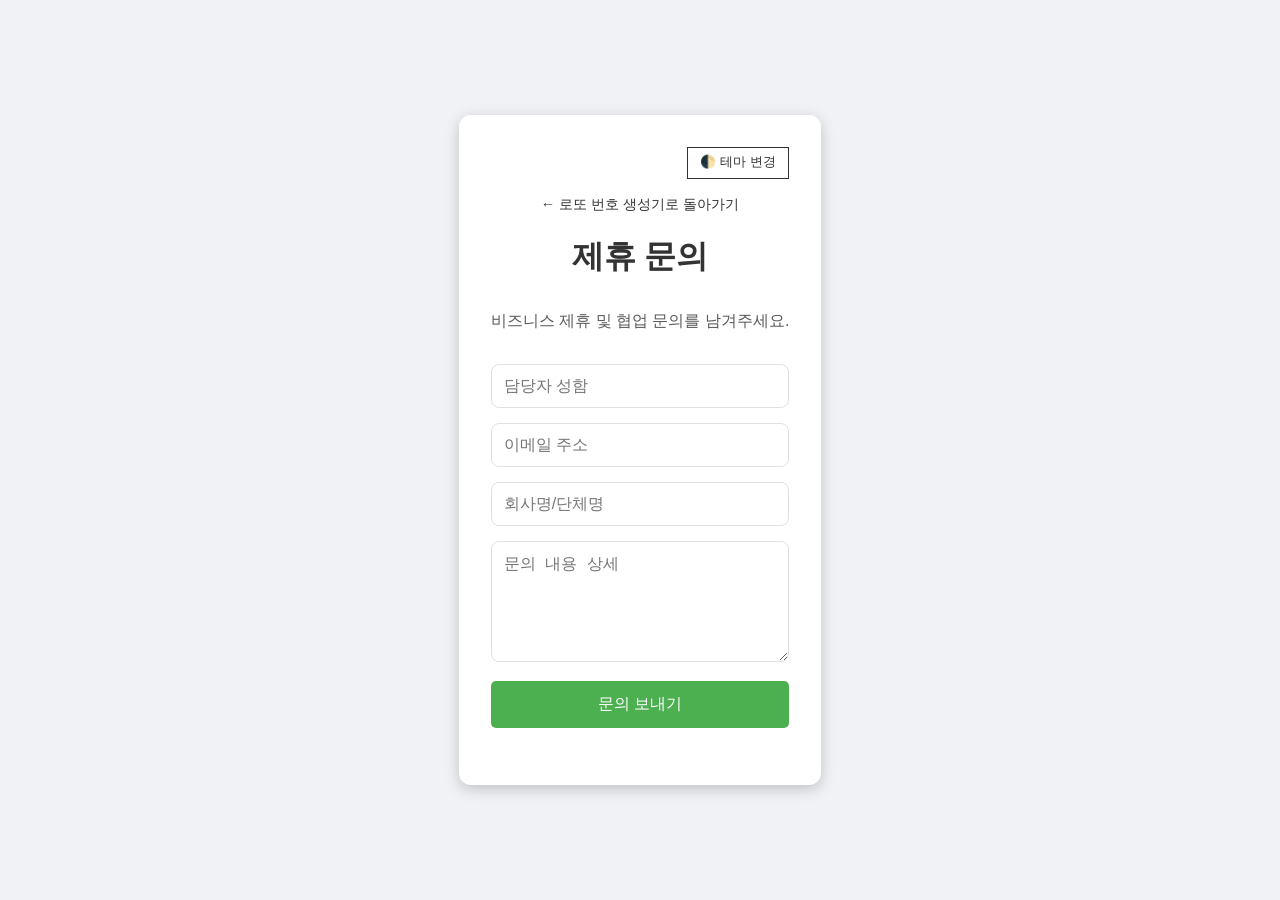
==== contact.html @ 47d5d073 "Add contact form with Formspree integration" ====
<!DOCTYPE html>
<html lang="ko">
<head>
    <meta charset="UTF-8">
    <meta name="viewport" content="width=device-width, initial-scale=1.0">
    <title>제휴 문의 - Lotto Generator</title>
    <link rel="stylesheet" href="style.css">
</head>
<body>
    <div class="container">
        <div class="theme-toggle">
            <button id="toggle-theme">🌓 테마 변경</button>
        </div>
        <nav style="margin-bottom: 20px;">
            <a href="index.html" style="color: var(--text-color); text-decoration: none; font-size: 0.9rem;">← 로또 번호 생성기로 돌아가기</a>
        </nav>
        
        <h1>제휴 문의</h1>
        <p style="margin-bottom: 2rem; color: var(--text-color); opacity: 0.8;">비즈니스 제휴 및 협업 문의를 남겨주세요.</p>

        <form action="https://formspree.io/f/xlgwlrql" method="POST" id="contact-form">
            <div class="form-group">
                <input type="text" name="name" placeholder="담당자 성함" required>
            </div>
            <div class="form-group">
                <input type="email" name="email" placeholder="이메일 주소" required>
            </div>
            <div class="form-group">
                <input type="text" name="company" placeholder="회사명/단체명">
            </div>
            <div class="form-group">
                <textarea name="message" rows="5" placeholder="문의 내용 상세" required></textarea>
            </div>
            
            <button type="submit" id="generate">문의 보내기</button>
            <div id="status"></div>
        </form>
    </div>
    <script src="main.js"></script>
</body>
</html>
---- style.css ----
:root {
    --bg-color: #f0f2f5;
    --container-bg: #ffffff;
    --text-color: #333333;
    --btn-bg: #4CAF50;
    --btn-hover: #45a049;
    --ball-empty: #e0e0e0;
}

[data-theme="dark"] {
    --bg-color: #1a1a1a;
    --container-bg: #2d2d2d;
    --text-color: #f0f2f5;
    --btn-bg: #2e7d32;
    --btn-hover: #1b5e20;
    --ball-empty: #404040;
}

body {
    display: flex;
    justify-content: center;
    align-items: center;
    height: 100vh;
    margin: 0;
    background-color: var(--bg-color);
    color: var(--text-color);
    font-family: 'Segoe UI', Tahoma, Geneva, Verdana, sans-serif;
    transition: background-color 0.3s, color 0.3s;
}

.container {
    text-align: center;
    background: var(--container-bg);
    padding: 2rem;
    border-radius: 12px;
    box-shadow: 0 4px 15px rgba(0, 0, 0, 0.2);
    transition: background-color 0.3s;
}

.theme-toggle {
    text-align: right;
    margin-bottom: 1rem;
}

#toggle-theme {
    background: transparent;
    color: var(--text-color);
    border: 1px solid var(--text-color);
    padding: 0.4rem 0.8rem;
    font-size: 0.8rem;
}

h1 {
    margin-bottom: 2rem;
}

.numbers {
    display: flex;
    gap: 10px;
    justify-content: center;
    margin-bottom: 2rem;
    min-height: 50px;
}

.number {
    width: 50px;
    height: 50px;
    display: flex;
    justify-content: center;
    align-items: center;
    border-radius: 50%;
    background: var(--ball-empty);
    font-weight: bold;
    font-size: 1.2rem;
    color: var(--text-color);
    transition: all 0.3s ease;
}

/* Color schemes for lotto numbers (keep these bright for both modes) */
.number.ball-1 { background: #fbc02d; color: #fff; text-shadow: 1px 1px 2px rgba(0,0,0,0.3); }
.number.ball-2 { background: #1976d2; color: #fff; text-shadow: 1px 1px 2px rgba(0,0,0,0.3); }
.number.ball-3 { background: #d32f2f; color: #fff; text-shadow: 1px 1px 2px rgba(0,0,0,0.3); }
.number.ball-4 { background: #7b1fa2; color: #fff; text-shadow: 1px 1px 2px rgba(0,0,0,0.3); }
.number.ball-5 { background: #388e3c; color: #fff; text-shadow: 1px 1px 2px rgba(0,0,0,0.3); }

#generate {
    padding: 0.8rem 1.5rem;
    font-size: 1rem;
    cursor: pointer;
    background-color: var(--btn-bg);
    color: white;
    border: none;
    border-radius: 5px;
    transition: background-color 0.3s;
}

#generate:hover {
    background-color: var(--btn-hover);
}

/* Form Styles */
form {
    display: flex;
    flex-direction: column;
    gap: 15px;
    max-width: 400px;
    margin: 0 auto;
}

.form-group input, 
.form-group textarea {
    width: 100%;
    padding: 12px;
    border: 1px solid var(--ball-empty);
    border-radius: 8px;
    background-color: var(--container-bg);
    color: var(--text-color);
    font-size: 1rem;
    box-sizing: border-box;
    transition: border-color 0.3s;
}

.form-group input:focus, 
.form-group textarea:focus {
    outline: none;
    border-color: var(--btn-bg);
}

#status {
    margin-top: 10px;
    font-size: 0.9rem;
}

#status.success { color: #4CAF50; }
#status.error { color: #d32f2f; }
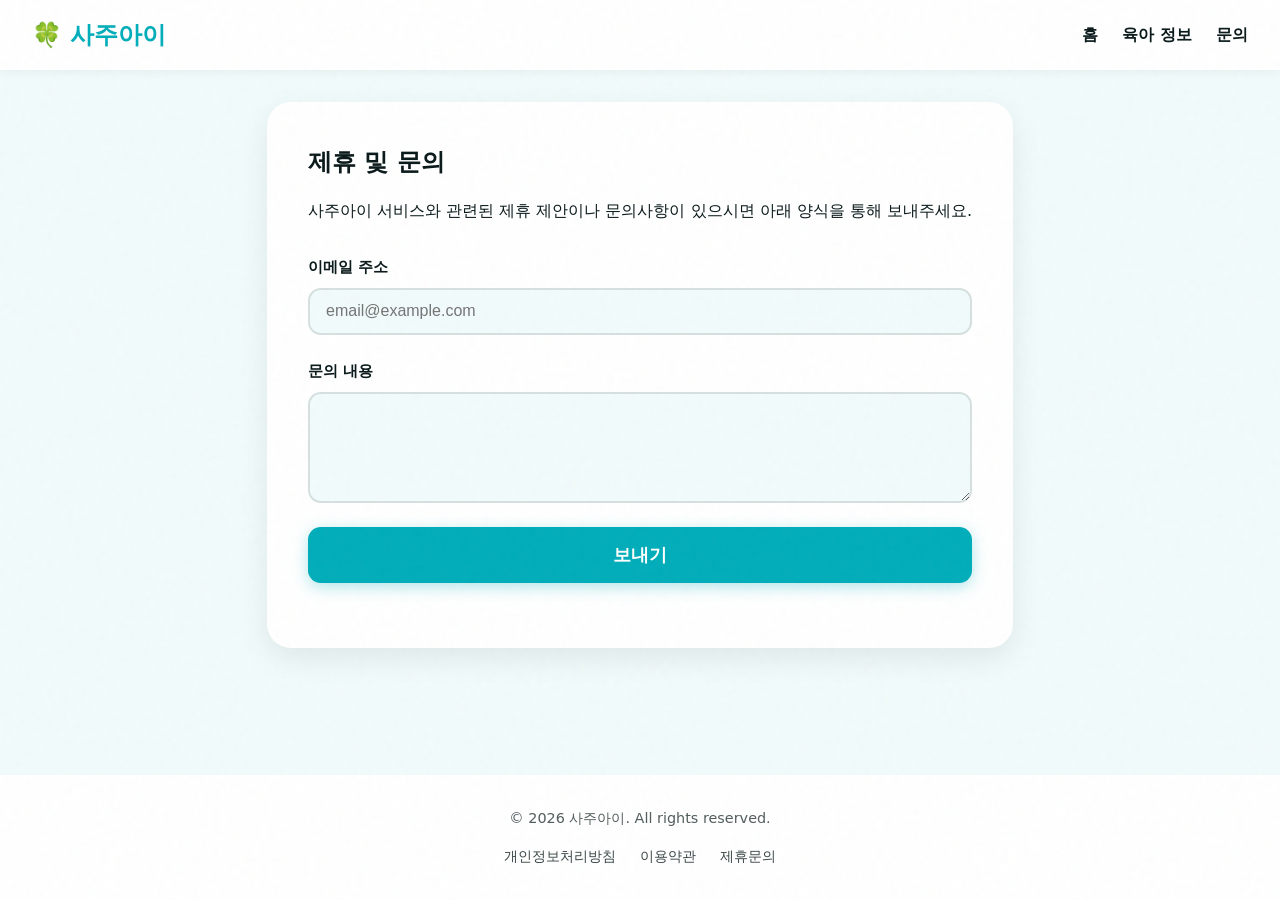
==== commit 0a656654: "feat: transform to Saju-i (AdSense optimized fortune-telling service)" ====
--- a/contact.html
+++ b/contact.html
@@ -1,42 +1,88 @@
-
 <!DOCTYPE html>
 <html lang="ko">
 <head>
     <meta charset="UTF-8">
     <meta name="viewport" content="width=device-width, initial-scale=1.0">
-    <title>제휴 문의 - Lotto Generator</title>
+    <title>문의하기 | 사주아이</title>
     <link rel="stylesheet" href="style.css">
+    <style>
+        .success { color: #2ecc71; margin-top: 1rem; font-weight: 600; }
+        .error { color: #e74c3c; margin-top: 1rem; font-weight: 600; }
+    </style>
 </head>
-<body>
-    <div class="container">
-        <div class="theme-toggle">
-            <button id="toggle-theme">🌓 테마 변경</button>
+<body data-theme="light">
+    <header>
+        <a href="index.html" class="logo">🍀 사주아이</a>
+        <nav>
+            <ul>
+                <li><a href="index.html">홈</a></li>
+                <li><a href="index.html#blog">육아 정보</a></li>
+                <li><a href="contact.html">문의</a></li>
+            </ul>
+        </nav>
+    </header>
+
+    <main class="container">
+        <section class="card">
+            <h1>제휴 및 문의</h1>
+            <p style="margin-top: 1rem; margin-bottom: 2rem;">사주아이 서비스와 관련된 제휴 제안이나 문의사항이 있으시면 아래 양식을 통해 보내주세요.</p>
+            
+            <form action="https://formspree.io/f/mqakayvo" method="POST" id="contact-form" class="saju-form">
+                <div class="form-group">
+                    <label for="email">이메일 주소</label>
+                    <input type="email" id="email" name="email" placeholder="email@example.com" required>
+                </div>
+                <div class="form-group">
+                    <label for="message">문의 내용</label>
+                    <textarea id="message" name="message" rows="5" style="padding: 1rem; border-radius: 0.8rem; border: 2px solid oklch(0.9 0.01 200); background: var(--bg-main); color: var(--text-main); font-family: inherit;" required></textarea>
+                </div>
+                <button type="submit" class="btn-primary">보내기</button>
+                <div id="status"></div>
+            </form>
+        </section>
+    </main>
+
+    <footer>
+        <p>&copy; 2026 사주아이. All rights reserved.</p>
+        <div class="footer-links">
+            <a href="privacy.html">개인정보처리방침</a>
+            <a href="terms.html">이용약관</a>
+            <a href="contact.html">제휴문의</a>
         </div>
-        <nav style="margin-bottom: 20px;">
-            <a href="index.html" style="color: var(--text-color); text-decoration: none; font-size: 0.9rem;">← 로또 번호 생성기로 돌아가기</a>
-        </nav>
-        
-        <h1>제휴 문의</h1>
-        <p style="margin-bottom: 2rem; color: var(--text-color); opacity: 0.8;">비즈니스 제휴 및 협업 문의를 남겨주세요.</p>
+    </footer>
 
-        <form action="https://formspree.io/f/xlgwlrql" method="POST" id="contact-form">
-            <div class="form-group">
-                <input type="text" name="name" placeholder="담당자 성함" required>
-            </div>
-            <div class="form-group">
-                <input type="email" name="email" placeholder="이메일 주소" required>
-            </div>
-            <div class="form-group">
-                <input type="text" name="company" placeholder="회사명/단체명">
-            </div>
-            <div class="form-group">
-                <textarea name="message" rows="5" placeholder="문의 내용 상세" required></textarea>
-            </div>
-            
-            <button type="submit" id="generate">문의 보내기</button>
-            <div id="status"></div>
-        </form>
-    </div>
     <script src="main.js"></script>
+    <script>
+        const contactForm = document.getElementById("contact-form");
+        if (contactForm) {
+            contactForm.addEventListener("submit", async function(event) {
+                event.preventDefault();
+                const status = document.getElementById("status");
+                const data = new FormData(event.target);
+                
+                try {
+                    const response = await fetch(event.target.action, {
+                        method: contactForm.method,
+                        body: data,
+                        headers: {
+                            'Accept': 'application/json'
+                        }
+                    });
+                    
+                    if (response.ok) {
+                        status.innerHTML = "문의가 성공적으로 전달되었습니다!";
+                        status.className = "success";
+                        contactForm.reset();
+                    } else {
+                        status.innerHTML = "문제가 발생했습니다. 다시 시도해 주세요.";
+                        status.className = "error";
+                    }
+                } catch (error) {
+                    status.innerHTML = "서버와 통신 중 오류가 발생했습니다.";
+                    status.className = "error";
+                }
+            });
+        }
+    </script>
 </body>
 </html>
--- a/style.css
+++ b/style.css
@@ -1,135 +1,241 @@
 :root {
-    --bg-color: #f0f2f5;
-    --container-bg: #ffffff;
-    --text-color: #333333;
-    --btn-bg: #4CAF50;
-    --btn-hover: #45a049;
-    --ball-empty: #e0e0e0;
+  /* Modern OKLCH Colors - Vibrant and Friendly */
+  --primary: oklch(0.65 0.18 200); /* Bright Blue-Cyan */
+  --primary-glow: oklch(0.65 0.18 200 / 0.3);
+  --secondary: oklch(0.75 0.15 45); /* Warm Orange/Yellow */
+  --accent: oklch(0.7 0.25 0); /* Soft Pink/Red */
+  --bg-main: oklch(0.98 0.01 200); /* Off-white with a hint of blue */
+  --text-main: oklch(0.2 0.02 200);
+  --card-bg: white;
+  --card-shadow: 0 10px 30px oklch(0 0 0 / 0.08);
+  --radius: 1.5rem;
+  --transition: all 0.3s cubic-bezier(0.4, 0, 0.2, 1);
 }
 
 [data-theme="dark"] {
-    --bg-color: #1a1a1a;
-    --container-bg: #2d2d2d;
-    --text-color: #f0f2f5;
-    --btn-bg: #2e7d32;
-    --btn-hover: #1b5e20;
-    --ball-empty: #404040;
+  --primary: oklch(0.75 0.12 210);
+  --secondary: oklch(0.8 0.12 60);
+  --bg-main: oklch(0.15 0.02 210);
+  --text-main: oklch(0.95 0.01 210);
+  --card-bg: oklch(0.2 0.02 210);
+  --card-shadow: 0 10px 30px oklch(0 0 0 / 0.4);
+}
+
+* {
+  box-sizing: border-box;
+  margin: 0;
+  padding: 0;
 }
 
 body {
-    display: flex;
-    justify-content: center;
-    align-items: center;
-    height: 100vh;
-    margin: 0;
-    background-color: var(--bg-color);
-    color: var(--text-color);
-    font-family: 'Segoe UI', Tahoma, Geneva, Verdana, sans-serif;
-    transition: background-color 0.3s, color 0.3s;
+  font-family: 'Pretendard', -apple-system, BlinkMacSystemFont, system-ui, Roboto, sans-serif;
+  background-color: var(--bg-main);
+  color: var(--text-main);
+  line-height: 1.6;
+  min-height: 100vh;
+  display: flex;
+  flex-direction: column;
+}
+
+/* Texture Background Effect */
+body::before {
+  content: "";
+  position: fixed;
+  top: 0;
+  left: 0;
+  width: 100%;
+  height: 100%;
+  opacity: 0.03;
+  pointer-events: none;
+  background-image: url("data:image/svg+xml,%3Csvg viewBox='0 0 200 200' xmlns='http://www.w3.org/2000/svg'%3E%3Cfilter id='noiseFilter'%3E%3CfeTurbulence type='fractalNoise' baseFrequency='0.65' numOctaves='3' stitchTiles='stitch'/%3E%3C/filter%3E%3Crect width='100%25' height='100%25' filter='url(%23noiseFilter)'/%3E%3C/svg%3E");
+  z-index: 999;
+}
+
+header {
+  padding: 1rem 2rem;
+  background: var(--card-bg);
+  box-shadow: 0 2px 10px rgba(0,0,0,0.05);
+  display: flex;
+  justify-content: space-between;
+  align-items: center;
+  position: sticky;
+  top: 0;
+  z-index: 100;
+}
+
+.logo {
+  font-size: 1.5rem;
+  font-weight: 800;
+  color: var(--primary);
+  text-decoration: none;
+}
+
+nav ul {
+  display: flex;
+  list-style: none;
+  gap: 1.5rem;
+}
+
+nav a {
+  text-decoration: none;
+  color: var(--text-main);
+  font-weight: 600;
+  transition: var(--transition);
+}
+
+nav a:hover {
+  color: var(--primary);
 }
 
 .container {
-    text-align: center;
-    background: var(--container-bg);
-    padding: 2rem;
-    border-radius: 12px;
-    box-shadow: 0 4px 15px rgba(0, 0, 0, 0.2);
-    transition: background-color 0.3s;
-}
-
-.theme-toggle {
-    text-align: right;
-    margin-bottom: 1rem;
-}
-
-#toggle-theme {
-    background: transparent;
-    color: var(--text-color);
-    border: 1px solid var(--text-color);
-    padding: 0.4rem 0.8rem;
-    font-size: 0.8rem;
-}
-
-h1 {
-    margin-bottom: 2rem;
-}
-
-.numbers {
-    display: flex;
-    gap: 10px;
-    justify-content: center;
-    margin-bottom: 2rem;
-    min-height: 50px;
-}
-
-.number {
-    width: 50px;
-    height: 50px;
-    display: flex;
-    justify-content: center;
-    align-items: center;
-    border-radius: 50%;
-    background: var(--ball-empty);
-    font-weight: bold;
-    font-size: 1.2rem;
-    color: var(--text-color);
-    transition: all 0.3s ease;
-}
-
-/* Color schemes for lotto numbers (keep these bright for both modes) */
-.number.ball-1 { background: #fbc02d; color: #fff; text-shadow: 1px 1px 2px rgba(0,0,0,0.3); }
-.number.ball-2 { background: #1976d2; color: #fff; text-shadow: 1px 1px 2px rgba(0,0,0,0.3); }
-.number.ball-3 { background: #d32f2f; color: #fff; text-shadow: 1px 1px 2px rgba(0,0,0,0.3); }
-.number.ball-4 { background: #7b1fa2; color: #fff; text-shadow: 1px 1px 2px rgba(0,0,0,0.3); }
-.number.ball-5 { background: #388e3c; color: #fff; text-shadow: 1px 1px 2px rgba(0,0,0,0.3); }
-
-#generate {
-    padding: 0.8rem 1.5rem;
-    font-size: 1rem;
-    cursor: pointer;
-    background-color: var(--btn-bg);
-    color: white;
-    border: none;
-    border-radius: 5px;
-    transition: background-color 0.3s;
-}
-
-#generate:hover {
-    background-color: var(--btn-hover);
-}
-
-/* Form Styles */
-form {
-    display: flex;
+  max-width: 800px;
+  margin: 2rem auto;
+  padding: 0 1.5rem;
+  flex: 1;
+}
+
+.hero {
+  text-align: center;
+  margin-bottom: 3rem;
+}
+
+.hero h1 {
+  font-size: 2.5rem;
+  margin-bottom: 1rem;
+  background: linear-gradient(45deg, var(--primary), var(--secondary));
+  -webkit-background-clip: text;
+  -webkit-text-fill-color: transparent;
+}
+
+.card {
+  background: var(--card-bg);
+  padding: 2.5rem;
+  border-radius: var(--radius);
+  box-shadow: var(--card-shadow);
+  border: 1px solid oklch(1 0 0 / 0.1);
+}
+
+.saju-form {
+  display: flex;
+  flex-direction: column;
+  gap: 1.5rem;
+}
+
+.form-group {
+  display: flex;
+  flex-direction: column;
+  gap: 0.5rem;
+}
+
+label {
+  font-weight: 600;
+  font-size: 0.95rem;
+}
+
+input, select {
+  padding: 0.8rem 1rem;
+  border-radius: 0.8rem;
+  border: 2px solid oklch(0.9 0.01 200);
+  background: var(--bg-main);
+  color: var(--text-main);
+  font-size: 1rem;
+  transition: var(--transition);
+}
+
+input:focus, select:focus {
+  outline: none;
+  border-color: var(--primary);
+  box-shadow: 0 0 0 4px var(--primary-glow);
+}
+
+.btn-primary {
+  background: var(--primary);
+  color: white;
+  padding: 1rem 2rem;
+  border: none;
+  border-radius: 0.8rem;
+  font-size: 1.1rem;
+  font-weight: 700;
+  cursor: pointer;
+  transition: var(--transition);
+  box-shadow: 0 4px 15px var(--primary-glow);
+}
+
+.btn-primary:hover {
+  transform: translateY(-2px);
+  box-shadow: 0 6px 20px var(--primary-glow);
+}
+
+.results {
+  margin-top: 3rem;
+  display: none;
+  animation: fadeIn 0.5s ease-out;
+}
+
+@keyframes fadeIn {
+  from { opacity: 0; transform: translateY(20px); }
+  to { opacity: 1; transform: translateY(0); }
+}
+
+.reading-card {
+  background: linear-gradient(135deg, oklch(0.95 0.05 200), oklch(0.95 0.05 50));
+  padding: 2rem;
+  border-radius: var(--radius);
+  margin-top: 1.5rem;
+}
+
+.adsense-placeholder {
+  width: 100%;
+  min-height: 100px;
+  background: oklch(0.9 0.01 200);
+  margin: 2rem 0;
+  display: flex;
+  align-items: center;
+  justify-content: center;
+  border-radius: 1rem;
+  color: oklch(0.5 0.01 200);
+  font-size: 0.8rem;
+  border: 1px dashed oklch(0.7 0.01 200);
+}
+
+footer {
+  text-align: center;
+  padding: 2rem;
+  background: var(--card-bg);
+  margin-top: auto;
+}
+
+footer p {
+  font-size: 0.9rem;
+  opacity: 0.7;
+}
+
+.footer-links {
+  margin-top: 1rem;
+  display: flex;
+  justify-content: center;
+  gap: 1.5rem;
+}
+
+.footer-links a {
+  text-decoration: none;
+  color: var(--text-main);
+  font-size: 0.85rem;
+  opacity: 0.8;
+}
+
+.footer-links a:hover {
+  opacity: 1;
+  color: var(--primary);
+}
+
+/* Responsive */
+@media (max-width: 600px) {
+  header {
     flex-direction: column;
-    gap: 15px;
-    max-width: 400px;
-    margin: 0 auto;
-}
-
-.form-group input, 
-.form-group textarea {
-    width: 100%;
-    padding: 12px;
-    border: 1px solid var(--ball-empty);
-    border-radius: 8px;
-    background-color: var(--container-bg);
-    color: var(--text-color);
-    font-size: 1rem;
-    box-sizing: border-box;
-    transition: border-color 0.3s;
-}
-
-.form-group input:focus, 
-.form-group textarea:focus {
-    outline: none;
-    border-color: var(--btn-bg);
-}
-
-#status {
-    margin-top: 10px;
-    font-size: 0.9rem;
-}
-
-#status.success { color: #4CAF50; }
-#status.error { color: #d32f2f; }
+    gap: 1rem;
+  }
+  .hero h1 {
+    font-size: 2rem;
+  }
+}
